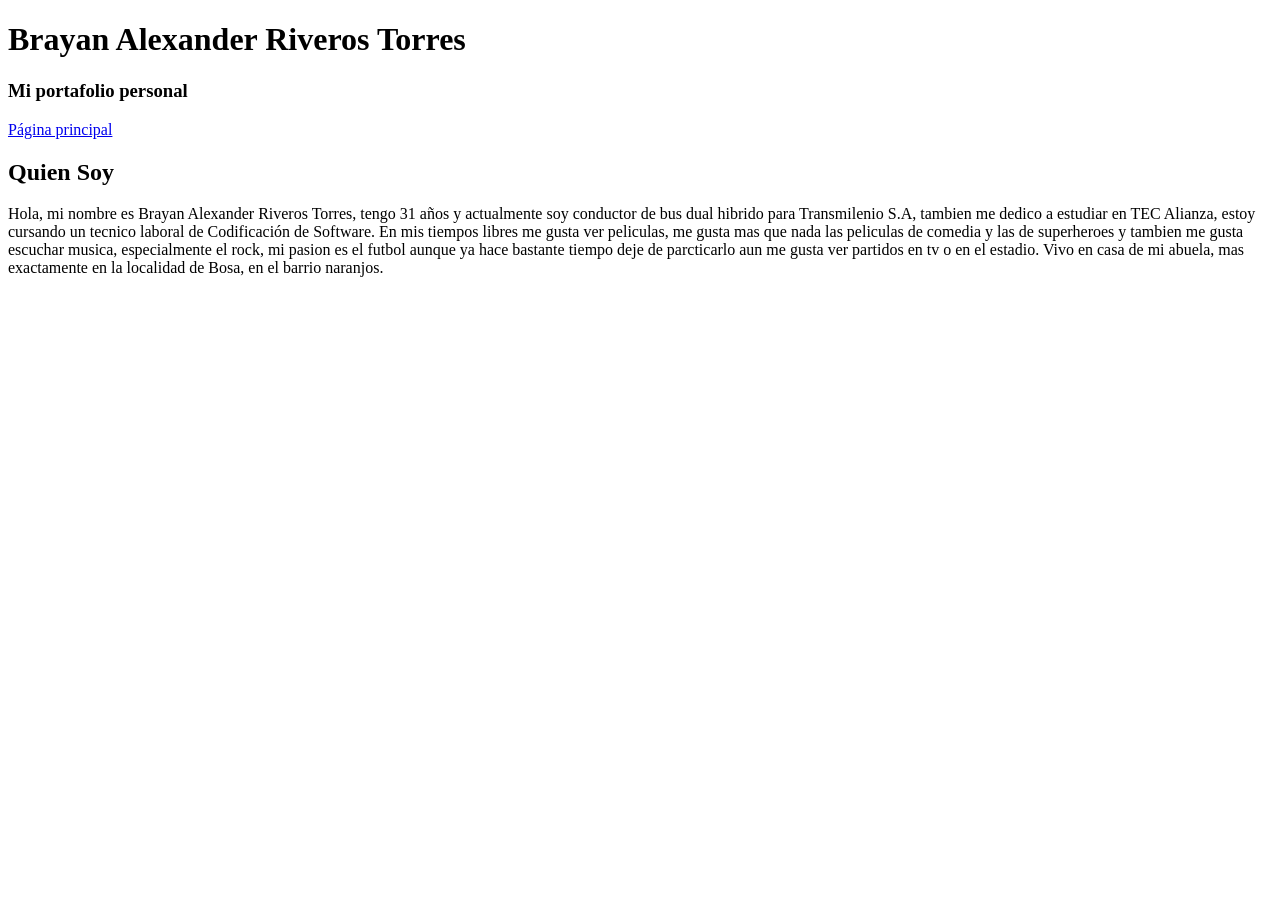
==== brayan.html @ a0baa06b "Presentacion personal" ====
<!DOCTYPE html>
<html lang="en">
<head>
    <meta charset="UTF-8">
    <meta name="viewport" content="width=device-width, initial-scale=1.0">
    <title>Portafolio de Brayan</title>
    <link rel="stylesheet" href="css/brayan.css">
</head>
<body>
    <header>
        <h1>Brayan Alexander Riveros Torres</h1>
        <h3>Mi portafolio personal</h3>
        <a href="index.html" class="btnInicio">Página principal</a>
    </header>

    <section>
        <h2>Quien Soy</h2>
        <p> Hola, mi nombre es Brayan Alexander Riveros Torres, tengo 31 años y actualmente soy conductor de bus dual hibrido para Transmilenio S.A, tambien me dedico a estudiar en TEC Alianza, estoy cursando un tecnico laboral de Codificación de Software.
            
            En mis tiempos libres me gusta ver peliculas, me gusta mas que nada las peliculas de comedia y las de superheroes y tambien me gusta escuchar musica, especialmente el rock, mi pasion es el futbol aunque ya hace bastante tiempo deje de parcticarlo aun me gusta ver partidos en tv o en el estadio.
            
            Vivo en casa de mi abuela, mas exactamente en la localidad de Bosa, en el barrio naranjos.</p>

    </section>
</body>
</html>
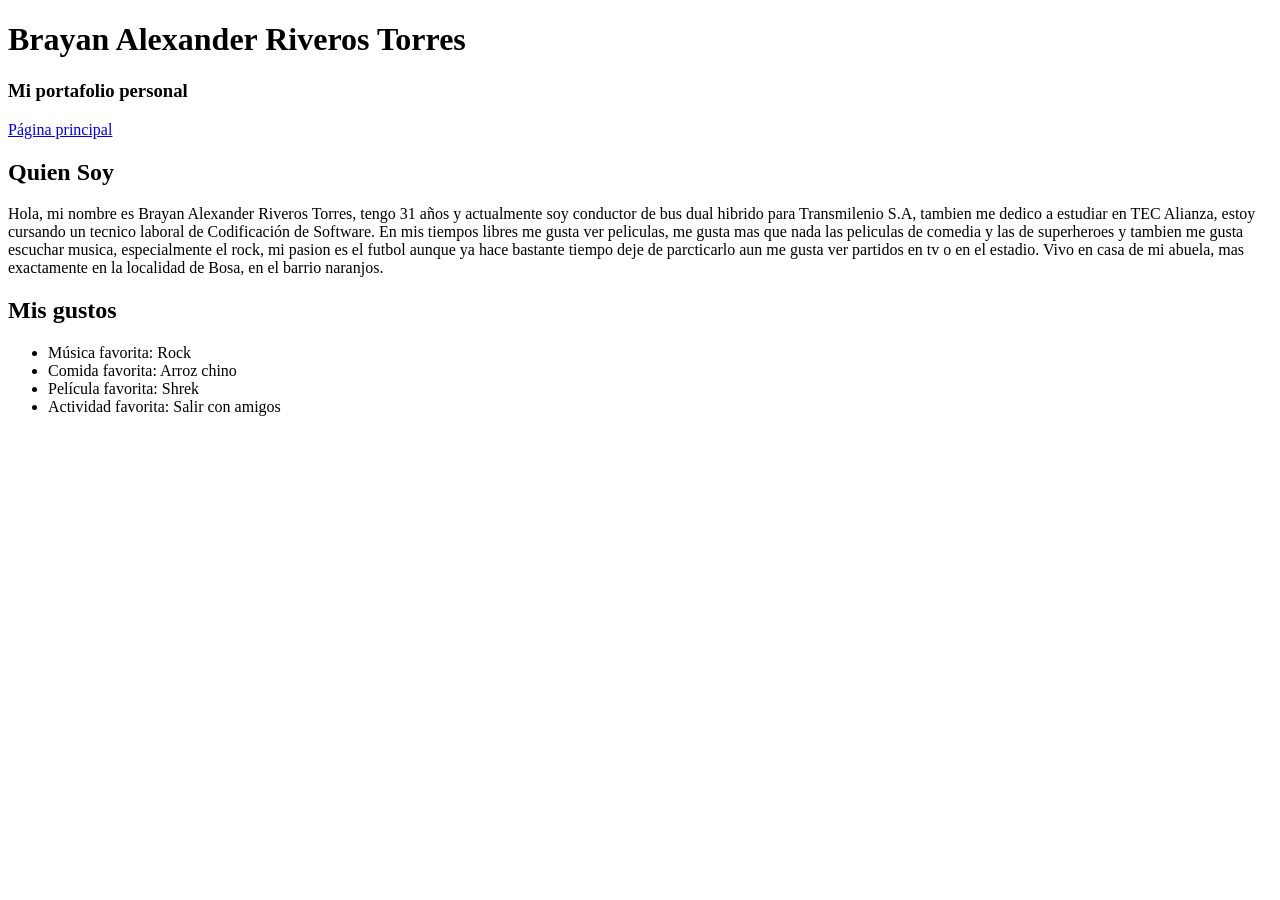
==== commit 27c8844a: "gustos personales." ====
--- a/brayan.html
+++ b/brayan.html
@@ -22,5 +22,14 @@
             Vivo en casa de mi abuela, mas exactamente en la localidad de Bosa, en el barrio naranjos.</p>
 
     </section>
+
+    <section>
+        <h2>Mis gustos</h2>
+        <ul>
+            <li>Música favorita: Rock</li>
+            <li>Comida favorita: Arroz chino</li>
+            <li>Película favorita: Shrek</li>
+            <li>Actividad favorita: Salir con amigos</li>
+        </ul>
 </body>
 </html>
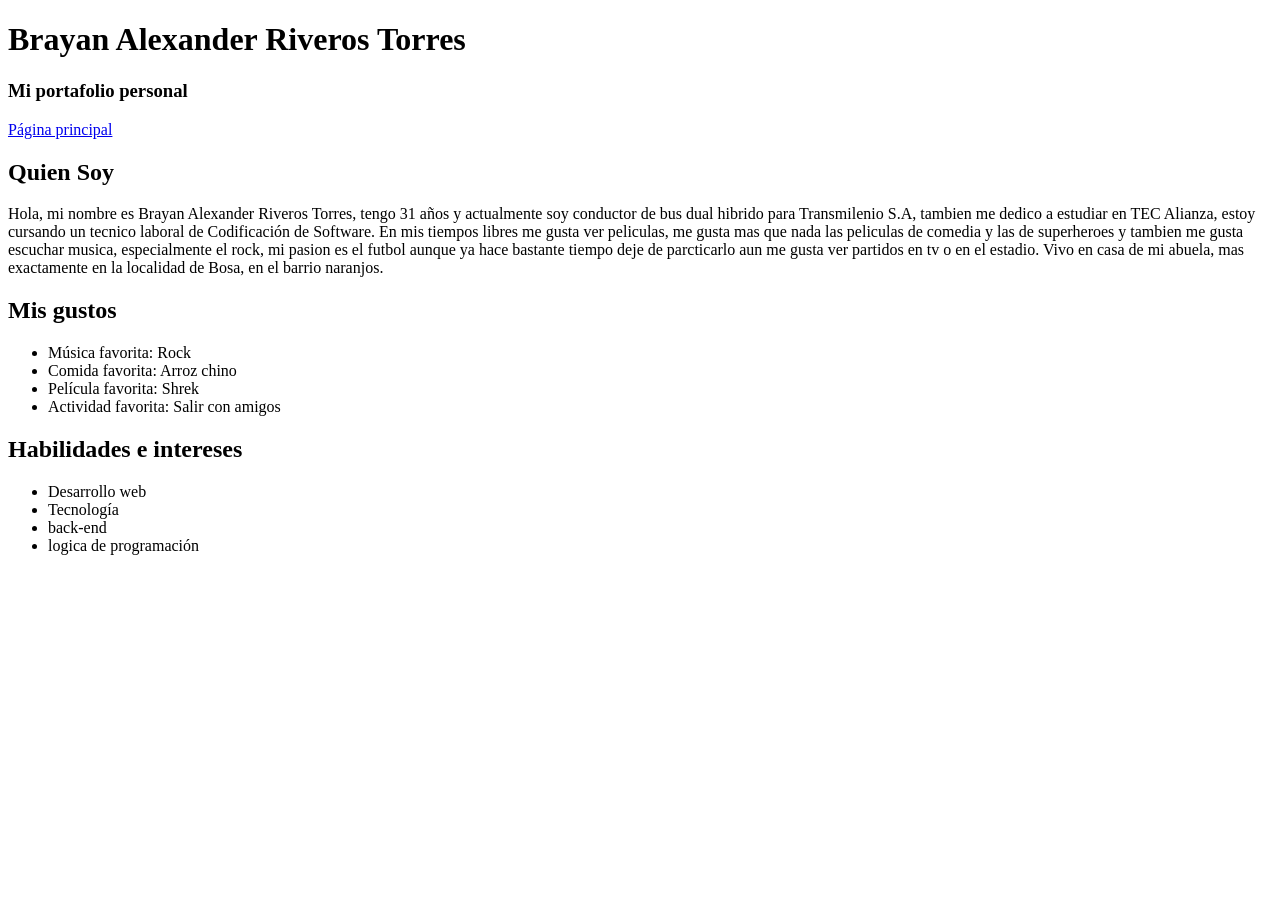
==== commit 947071cf: "habilidades e intereses." ====
--- a/brayan.html
+++ b/brayan.html
@@ -31,5 +31,15 @@
             <li>Película favorita: Shrek</li>
             <li>Actividad favorita: Salir con amigos</li>
         </ul>
+    </section>
+    <section>
+        <h2>Habilidades e intereses</h2>
+        <ul>
+            <li>Desarrollo web</li>
+            <li>Tecnología</li>
+            <li>back-end</li>
+            <li>logica de programación</li>
+        </ul>
+    </section>
 </body>
-</html>+</html
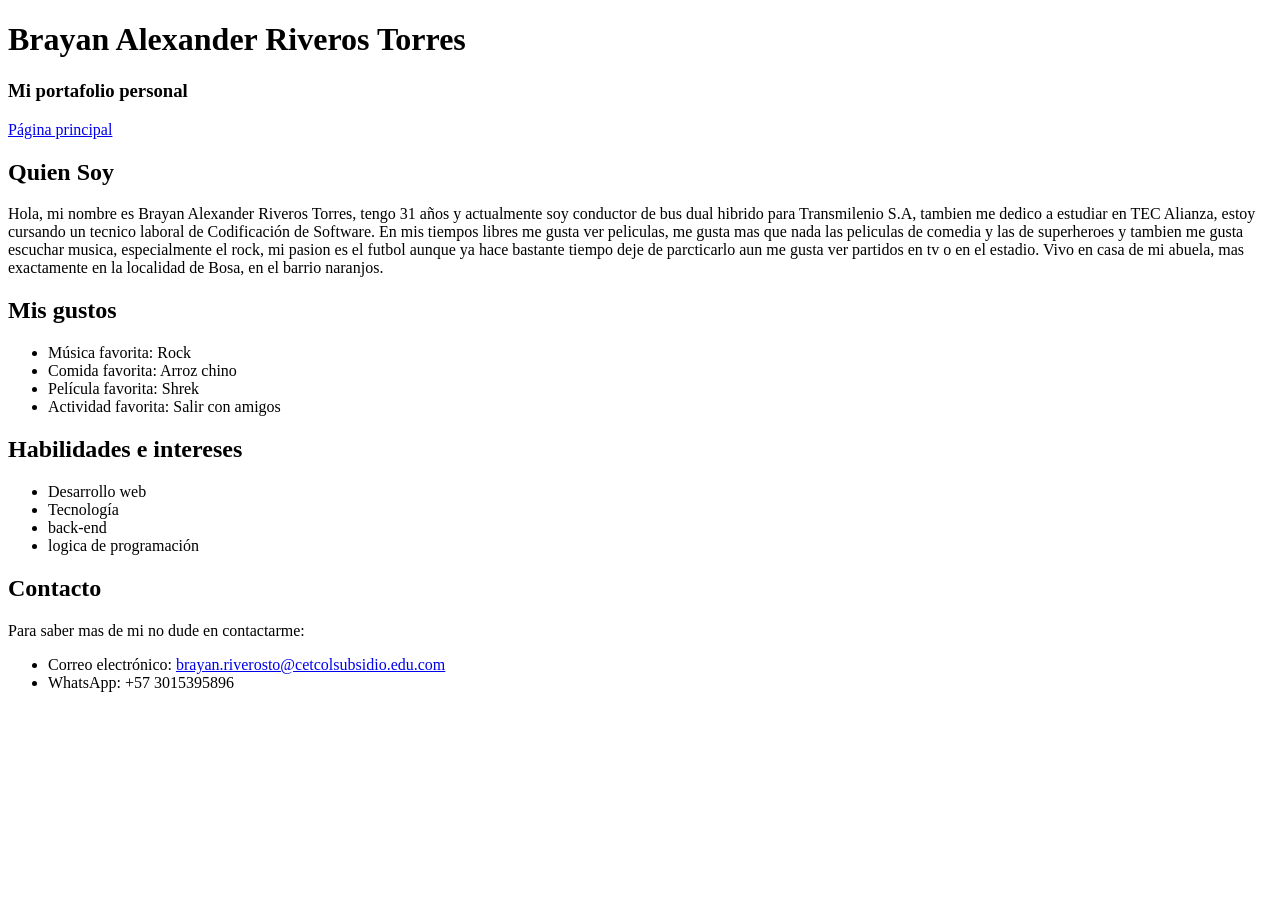
==== commit e41812a5: "contacto" ====
--- a/brayan.html
+++ b/brayan.html
@@ -41,5 +41,13 @@
             <li>logica de programación</li>
         </ul>
     </section>
+    </section>
+        <h2>Contacto</h2>
+        <p>Para saber mas de mi no dude en contactarme:</p>
+        <ul>
+            <li>Correo electrónico: <a href="https://outlook.live.com/mail/">brayan.riverosto@cetcolsubsidio.edu.com</a></li>
+            <li>WhatsApp: +57 3015395896</li>
+        </ul> 
+    </section>
 </body>
 </html
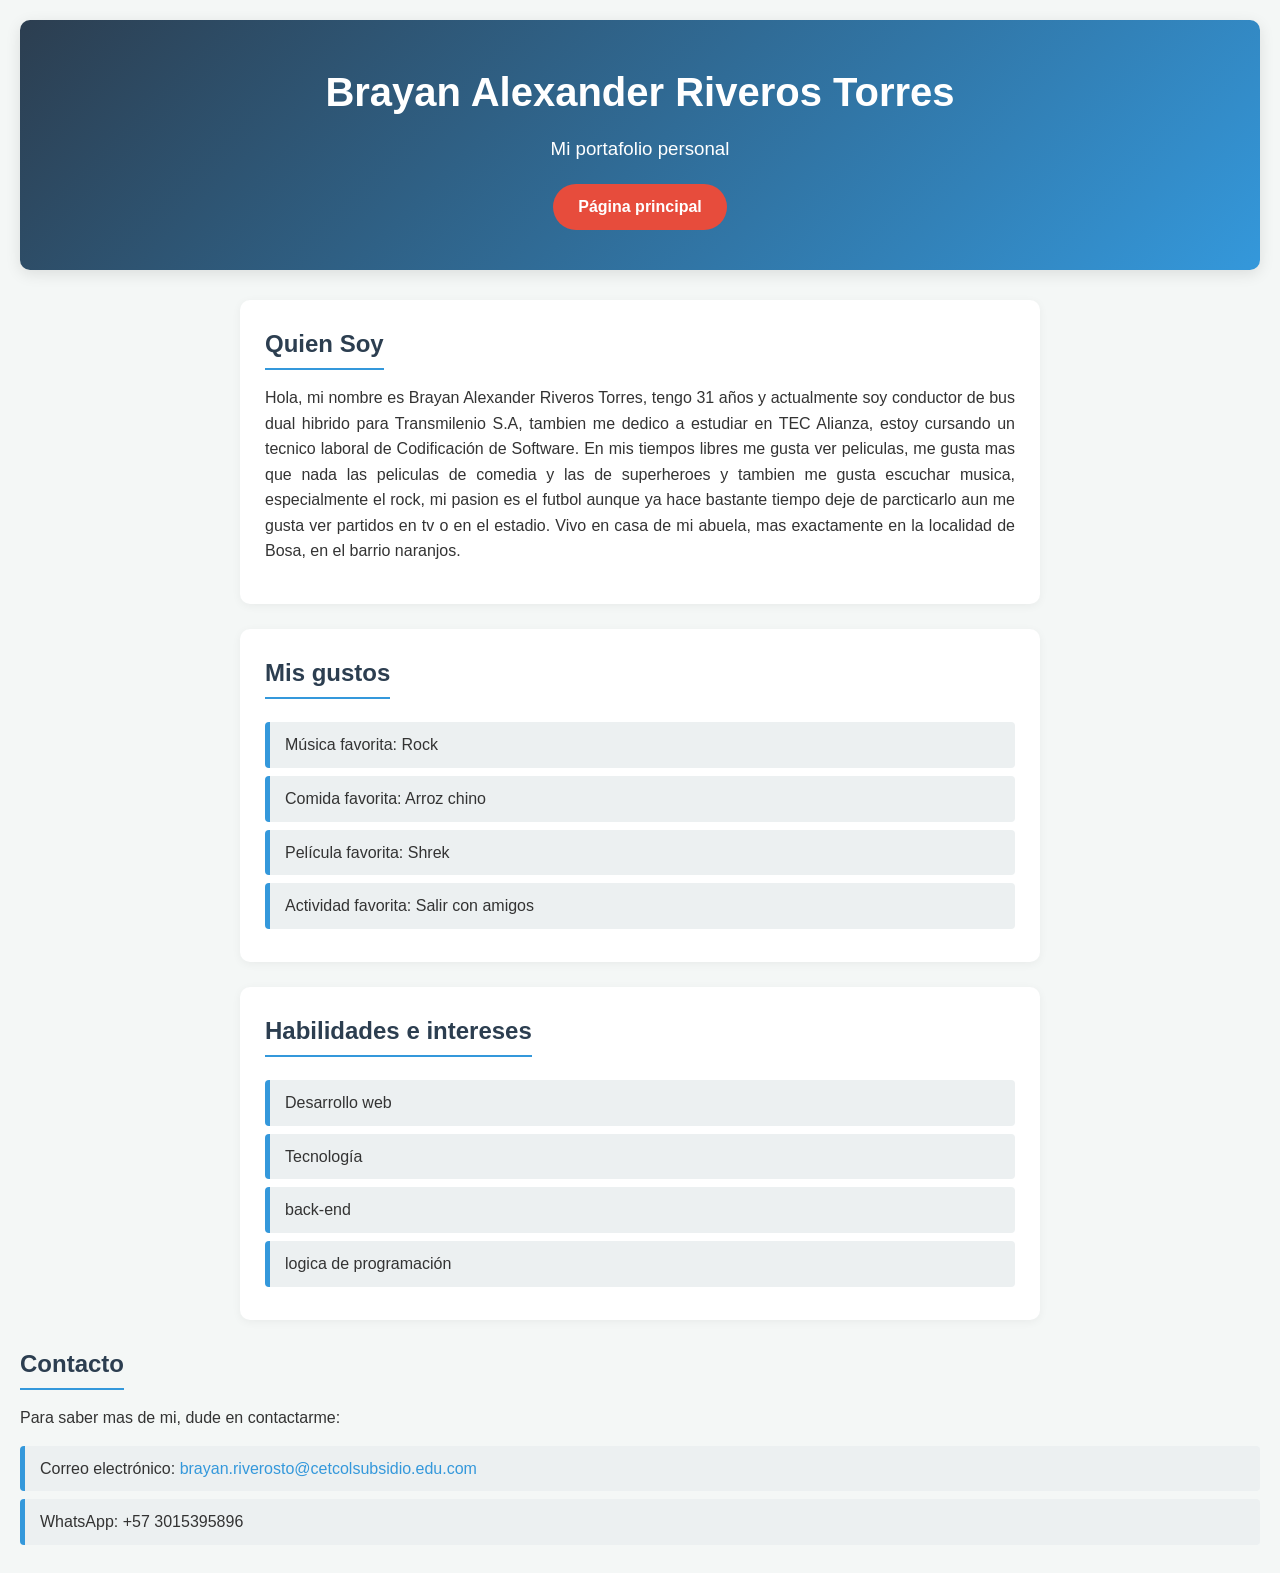
==== commit c740dd53: "personalizacion de brayan.css" ====
--- a/brayan.html
+++ b/brayan.html
@@ -43,7 +43,7 @@
     </section>
     </section>
         <h2>Contacto</h2>
-        <p>Para saber mas de mi no dude en contactarme:</p>
+        <p>Para saber mas de mi, dude en contactarme:</p>
         <ul>
             <li>Correo electrónico: <a href="https://outlook.live.com/mail/">brayan.riverosto@cetcolsubsidio.edu.com</a></li>
             <li>WhatsApp: +57 3015395896</li>
--- a/css/brayan.css
+++ b/css/brayan.css
@@ -0,0 +1,109 @@
+/* Estilos Generales */
+* {
+    margin: 0;
+    padding: 0;
+    box-sizing: border-box;
+}
+
+body {
+    font-family: 'Poppins', sans-serif;
+    line-height: 1.6;
+    background-color: #f4f7f6;
+    color: #333;
+    padding: 20px;
+}
+
+/* Estilo del encabezado */ 
+header {
+    background: linear-gradient(135deg, #2c3e50, #3498db);
+    color: white;
+    padding: 40px 20px;
+    text-align: center;
+    border-radius: 10px;
+    margin-bottom: 30px;
+    box-shadow: 0 4px 15px rgba(0,0,0,0.1);
+}
+
+header h1 {
+    font-size: 2.5rem;
+    margin-bottom: 10px;
+}
+
+header h3 {
+    font-weight: 300;
+    margin-bottom: 20px;
+}
+
+/*Estilo del boton de inicio */ 
+.btnInicio {
+    display: inline-block;
+    padding: 10px 25px;
+    background-color: #e74c3c;
+    color: white;
+    text-decoration: none;
+    border-radius: 25px;
+    transition: background 0.3s ease;
+    font-weight: 600;
+}
+
+.btnInicio:hover {
+    background-color: #c0392b;
+}
+
+
+section {
+    max-width: 800px;
+    margin: 0 auto 25px auto;
+    background: white;
+    padding: 25px;
+    border-radius: 10px;
+    box-shadow: 0 2px 10px rgba(0,0,0,0.05);
+}
+
+h2 {
+    color: #2c3e50;
+    border-bottom: 2px solid #3498db;
+    display: inline-block;
+    margin-bottom: 15px;
+    padding-bottom: 5px;
+}
+
+p {
+    margin-bottom: 15px;
+    text-align: justify;
+}
+
+
+ul {
+    list-style: none;
+}
+
+ul li {
+    background: #ecf0f1;
+    margin: 8px 0;
+    padding: 10px 15px;
+    border-left: 5px solid #3498db;
+    border-radius: 4px;
+}
+
+/* Estilo contacto */
+a {
+    color: #3498db;
+    text-decoration: none;
+    transition: color 0.3s;
+}
+
+a:hover {
+    color: #2c3e50;
+    text-decoration: underline;
+}
+
+@media (max-width: 600px) {
+    header h1 {
+        font-size: 1.8rem;
+    }
+    
+    section {
+        padding: 15px;
+    }
+}
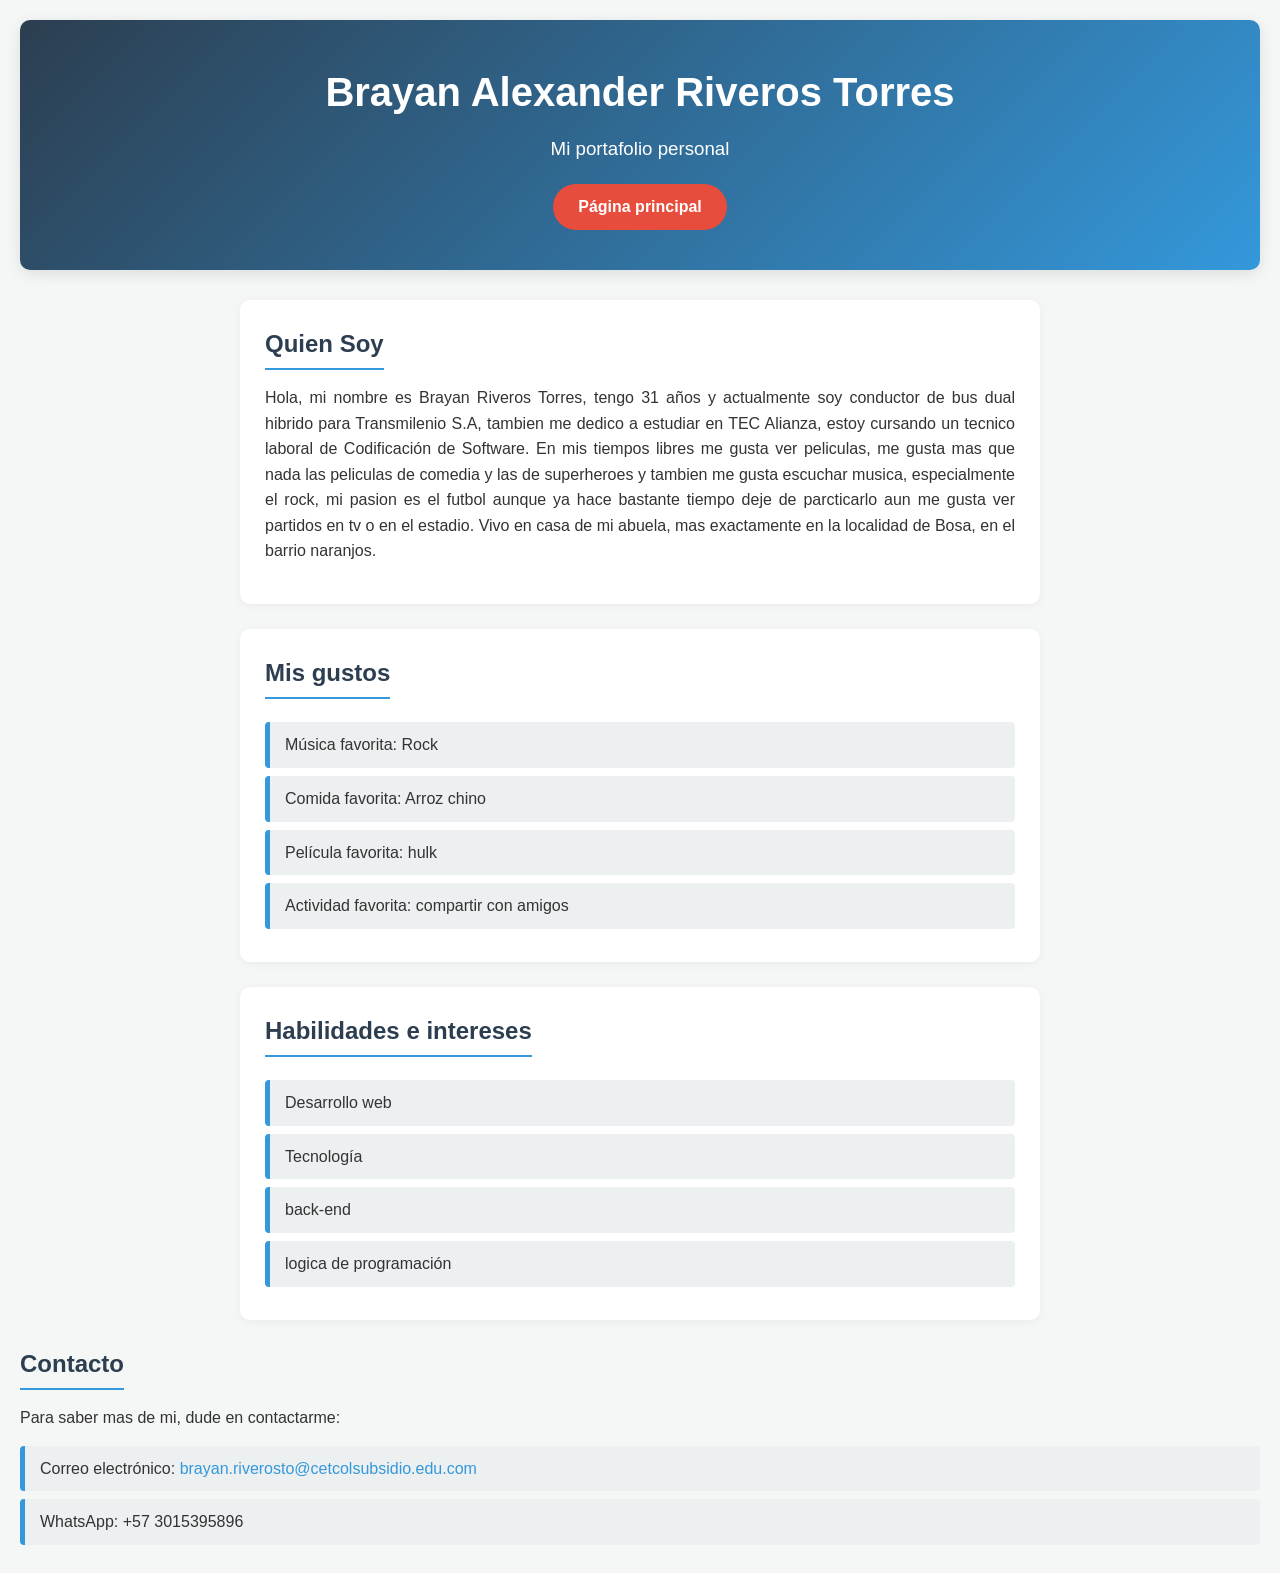
==== commit 753160ab: "Actualizacion de datos brayan" ====
--- a/brayan.html
+++ b/brayan.html
@@ -15,7 +15,7 @@
 
     <section>
         <h2>Quien Soy</h2>
-        <p> Hola, mi nombre es Brayan Alexander Riveros Torres, tengo 31 años y actualmente soy conductor de bus dual hibrido para Transmilenio S.A, tambien me dedico a estudiar en TEC Alianza, estoy cursando un tecnico laboral de Codificación de Software.
+        <p> Hola, mi nombre es Brayan Riveros Torres, tengo 31 años y actualmente soy conductor de bus dual hibrido para Transmilenio S.A, tambien me dedico a estudiar en TEC Alianza, estoy cursando un tecnico laboral de Codificación de Software.
             
             En mis tiempos libres me gusta ver peliculas, me gusta mas que nada las peliculas de comedia y las de superheroes y tambien me gusta escuchar musica, especialmente el rock, mi pasion es el futbol aunque ya hace bastante tiempo deje de parcticarlo aun me gusta ver partidos en tv o en el estadio.
             
@@ -28,8 +28,8 @@
         <ul>
             <li>Música favorita: Rock</li>
             <li>Comida favorita: Arroz chino</li>
-            <li>Película favorita: Shrek</li>
-            <li>Actividad favorita: Salir con amigos</li>
+            <li>Película favorita: hulk</li>
+            <li>Actividad favorita: compartir con amigos</li>
         </ul>
     </section>
     <section>
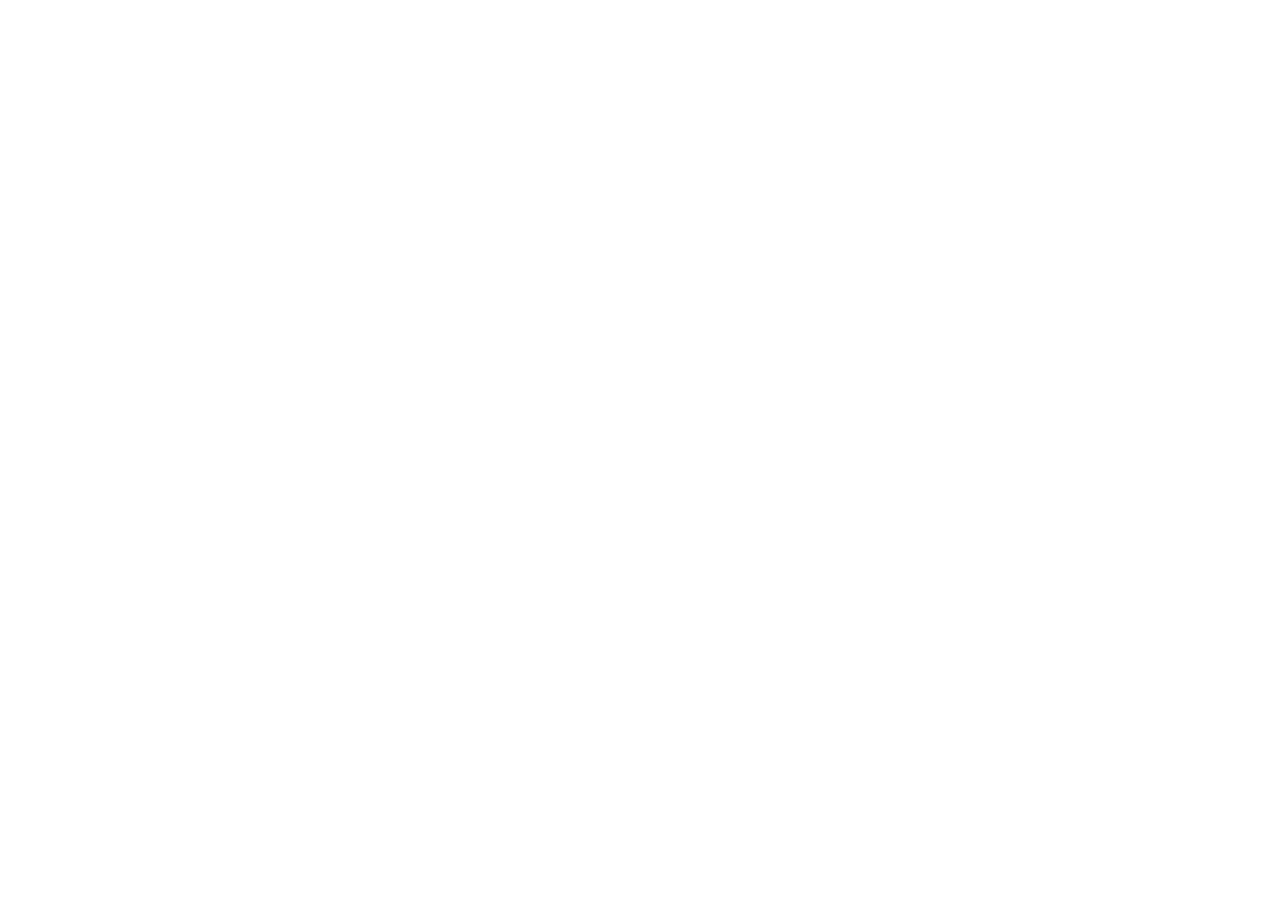
==== commit a24b9a7c: "Merge branch 'Wilmer' of https://github.com/camilo20021/Los-del-rincon into Wilmer" ====
--- a/brayan.html
+++ b/brayan.html
@@ -3,51 +3,9 @@
 <head>
     <meta charset="UTF-8">
     <meta name="viewport" content="width=device-width, initial-scale=1.0">
-    <title>Portafolio de Brayan</title>
-    <link rel="stylesheet" href="css/brayan.css">
+    <title>Document</title>
 </head>
 <body>
-    <header>
-        <h1>Brayan Alexander Riveros Torres</h1>
-        <h3>Mi portafolio personal</h3>
-        <a href="index.html" class="btnInicio">Página principal</a>
-    </header>
-
-    <section>
-        <h2>Quien Soy</h2>
-        <p> Hola, mi nombre es Brayan Riveros Torres, tengo 31 años y actualmente soy conductor de bus dual hibrido para Transmilenio S.A, tambien me dedico a estudiar en TEC Alianza, estoy cursando un tecnico laboral de Codificación de Software.
-            
-            En mis tiempos libres me gusta ver peliculas, me gusta mas que nada las peliculas de comedia y las de superheroes y tambien me gusta escuchar musica, especialmente el rock, mi pasion es el futbol aunque ya hace bastante tiempo deje de parcticarlo aun me gusta ver partidos en tv o en el estadio.
-            
-            Vivo en casa de mi abuela, mas exactamente en la localidad de Bosa, en el barrio naranjos.</p>
-
-    </section>
-
-    <section>
-        <h2>Mis gustos</h2>
-        <ul>
-            <li>Música favorita: Rock</li>
-            <li>Comida favorita: Arroz chino</li>
-            <li>Película favorita: hulk</li>
-            <li>Actividad favorita: compartir con amigos</li>
-        </ul>
-    </section>
-    <section>
-        <h2>Habilidades e intereses</h2>
-        <ul>
-            <li>Desarrollo web</li>
-            <li>Tecnología</li>
-            <li>back-end</li>
-            <li>logica de programación</li>
-        </ul>
-    </section>
-    </section>
-        <h2>Contacto</h2>
-        <p>Para saber mas de mi, dude en contactarme:</p>
-        <ul>
-            <li>Correo electrónico: <a href="https://outlook.live.com/mail/">brayan.riverosto@cetcolsubsidio.edu.com</a></li>
-            <li>WhatsApp: +57 3015395896</li>
-        </ul> 
-    </section>
+    
 </body>
-</html+</html>
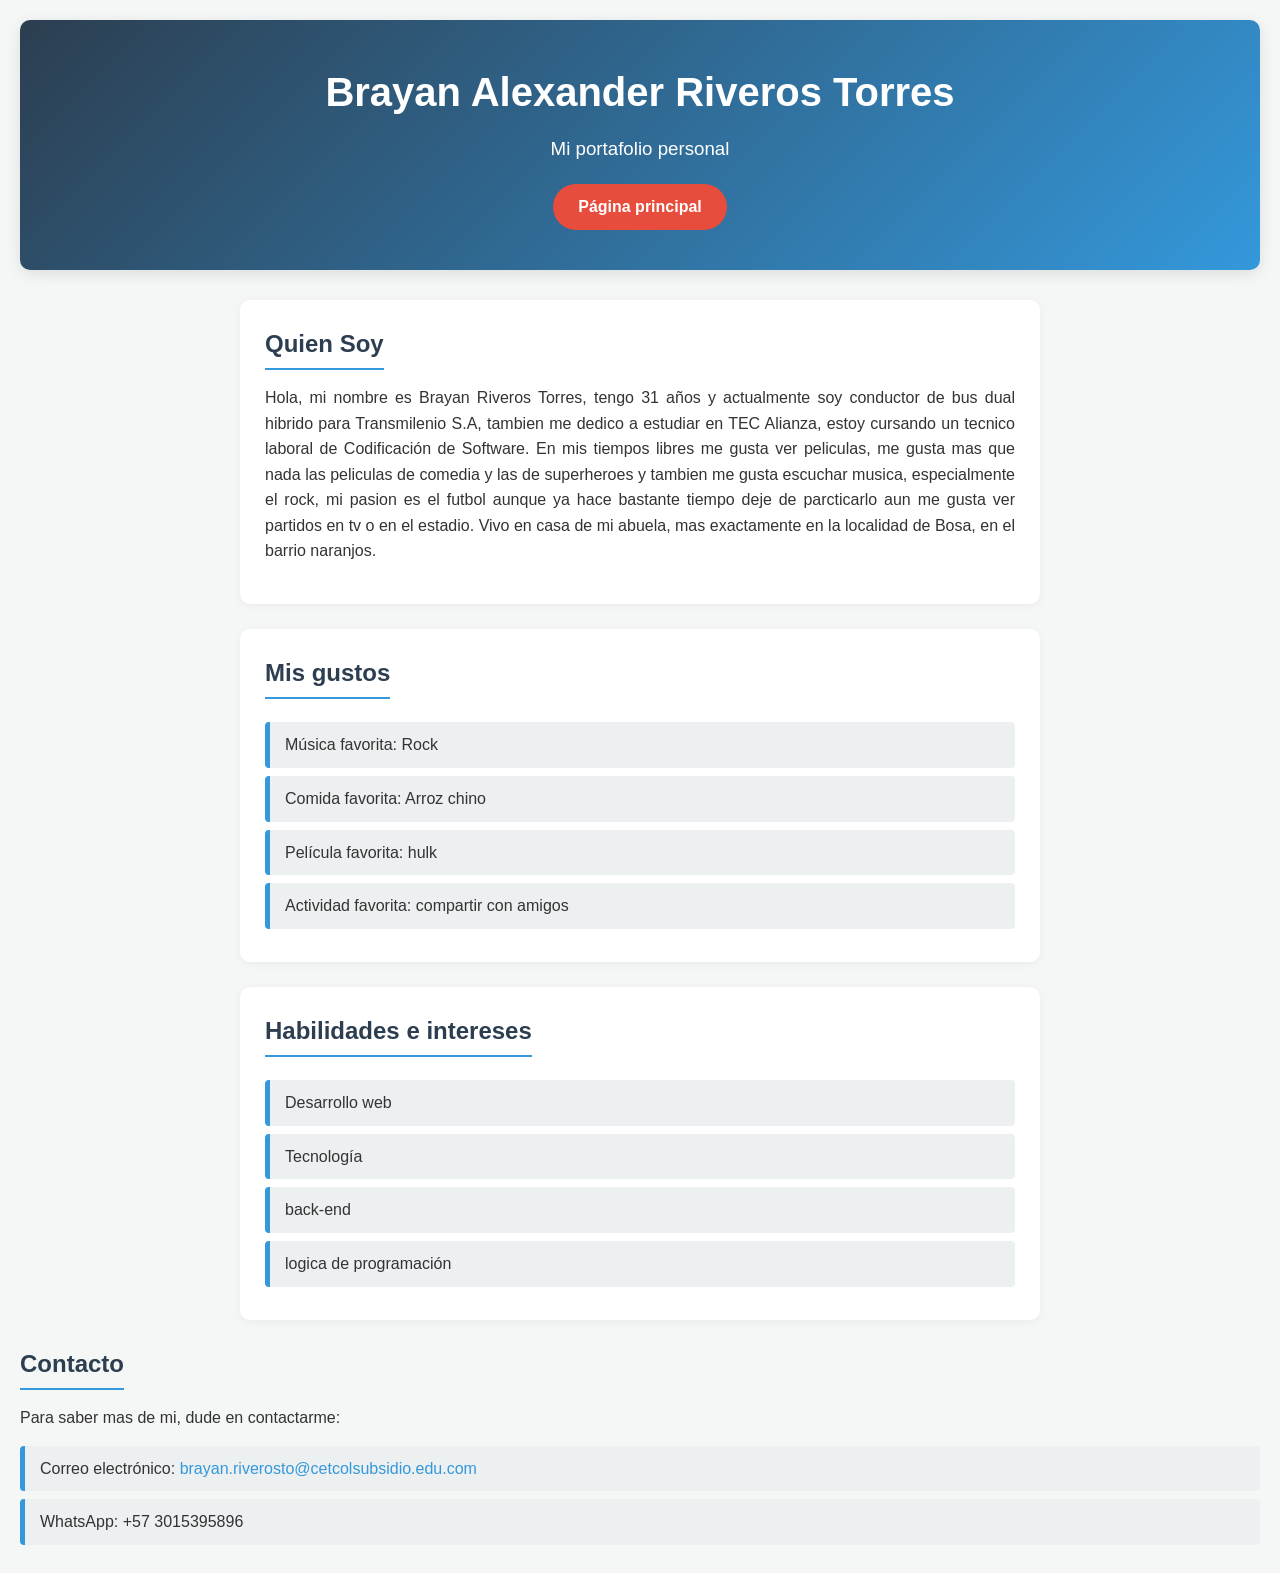
==== commit 1aa6c92b: "Merge pull request #11 from camilo20021/brayan-riveros Actualizacion de datos brayan" ====
--- a/brayan.html
+++ b/brayan.html
@@ -3,9 +3,51 @@
 <head>
     <meta charset="UTF-8">
     <meta name="viewport" content="width=device-width, initial-scale=1.0">
-    <title>Document</title>
+    <title>Portafolio de Brayan</title>
+    <link rel="stylesheet" href="css/brayan.css">
 </head>
 <body>
-    
+    <header>
+        <h1>Brayan Alexander Riveros Torres</h1>
+        <h3>Mi portafolio personal</h3>
+        <a href="index.html" class="btnInicio">Página principal</a>
+    </header>
+
+    <section>
+        <h2>Quien Soy</h2>
+        <p> Hola, mi nombre es Brayan Riveros Torres, tengo 31 años y actualmente soy conductor de bus dual hibrido para Transmilenio S.A, tambien me dedico a estudiar en TEC Alianza, estoy cursando un tecnico laboral de Codificación de Software.
+            
+            En mis tiempos libres me gusta ver peliculas, me gusta mas que nada las peliculas de comedia y las de superheroes y tambien me gusta escuchar musica, especialmente el rock, mi pasion es el futbol aunque ya hace bastante tiempo deje de parcticarlo aun me gusta ver partidos en tv o en el estadio.
+            
+            Vivo en casa de mi abuela, mas exactamente en la localidad de Bosa, en el barrio naranjos.</p>
+
+    </section>
+
+    <section>
+        <h2>Mis gustos</h2>
+        <ul>
+            <li>Música favorita: Rock</li>
+            <li>Comida favorita: Arroz chino</li>
+            <li>Película favorita: hulk</li>
+            <li>Actividad favorita: compartir con amigos</li>
+        </ul>
+    </section>
+    <section>
+        <h2>Habilidades e intereses</h2>
+        <ul>
+            <li>Desarrollo web</li>
+            <li>Tecnología</li>
+            <li>back-end</li>
+            <li>logica de programación</li>
+        </ul>
+    </section>
+    </section>
+        <h2>Contacto</h2>
+        <p>Para saber mas de mi, dude en contactarme:</p>
+        <ul>
+            <li>Correo electrónico: <a href="https://outlook.live.com/mail/">brayan.riverosto@cetcolsubsidio.edu.com</a></li>
+            <li>WhatsApp: +57 3015395896</li>
+        </ul> 
+    </section>
 </body>
-</html>+</html
--- a/css/brayan.css
+++ b/css/brayan.css
@@ -0,0 +1,109 @@
+/* Estilos Generales */
+* {
+    margin: 0;
+    padding: 0;
+    box-sizing: border-box;
+}
+
+body {
+    font-family: 'Poppins', sans-serif;
+    line-height: 1.6;
+    background-color: #f4f7f6;
+    color: #333;
+    padding: 20px;
+}
+
+/* Estilo del encabezado */ 
+header {
+    background: linear-gradient(135deg, #2c3e50, #3498db);
+    color: white;
+    padding: 40px 20px;
+    text-align: center;
+    border-radius: 10px;
+    margin-bottom: 30px;
+    box-shadow: 0 4px 15px rgba(0,0,0,0.1);
+}
+
+header h1 {
+    font-size: 2.5rem;
+    margin-bottom: 10px;
+}
+
+header h3 {
+    font-weight: 300;
+    margin-bottom: 20px;
+}
+
+/*Estilo del boton de inicio */ 
+.btnInicio {
+    display: inline-block;
+    padding: 10px 25px;
+    background-color: #e74c3c;
+    color: white;
+    text-decoration: none;
+    border-radius: 25px;
+    transition: background 0.3s ease;
+    font-weight: 600;
+}
+
+.btnInicio:hover {
+    background-color: #c0392b;
+}
+
+
+section {
+    max-width: 800px;
+    margin: 0 auto 25px auto;
+    background: white;
+    padding: 25px;
+    border-radius: 10px;
+    box-shadow: 0 2px 10px rgba(0,0,0,0.05);
+}
+
+h2 {
+    color: #2c3e50;
+    border-bottom: 2px solid #3498db;
+    display: inline-block;
+    margin-bottom: 15px;
+    padding-bottom: 5px;
+}
+
+p {
+    margin-bottom: 15px;
+    text-align: justify;
+}
+
+
+ul {
+    list-style: none;
+}
+
+ul li {
+    background: #ecf0f1;
+    margin: 8px 0;
+    padding: 10px 15px;
+    border-left: 5px solid #3498db;
+    border-radius: 4px;
+}
+
+/* Estilo contacto */
+a {
+    color: #3498db;
+    text-decoration: none;
+    transition: color 0.3s;
+}
+
+a:hover {
+    color: #2c3e50;
+    text-decoration: underline;
+}
+
+@media (max-width: 600px) {
+    header h1 {
+        font-size: 1.8rem;
+    }
+    
+    section {
+        padding: 15px;
+    }
+}
